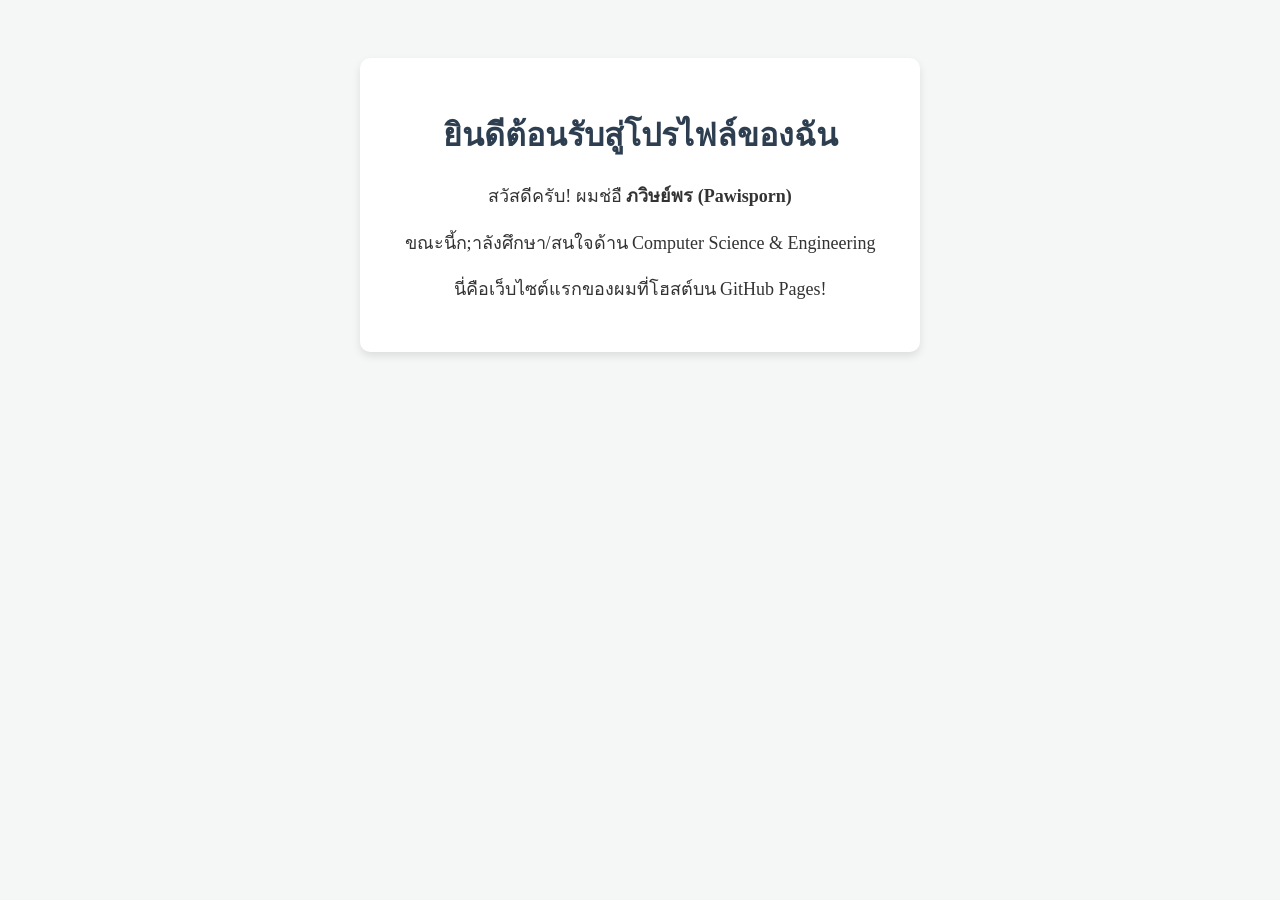
==== index.htm @ c068e122 "Update index.htm" ====
<!DOCTYPE html>
<html lang="th">
<head>
<meta charset="UTF-8">
<title>หน้าแนะน;าตัวของฉัน</title>
<style>
body {
background-color: #f4f7f6; color: #333;
text-align: center; padding: 50px;

}
.card {
background: white; border-radius: 10px;
box-shadow: 0 4px 8px rgba(0,0,0,0.1);
max-width: 500px; margin: 0 auto; padding: 30px;

}
h1 { color: #2c3e50; }
p { font-size: 18px; line-height: 1.6; }
</style>
</head>
<body>
<div class="card">
<h1>ยินดีต้อนรับสู่โปรไฟล์ของฉัน </h1>
<p>สวัสดีครับ! ผมช่อื <strong>ภวิษย์พร (Pawisporn)</strong></p>
<p>ขณะนี้ก;าลังศึกษา/สนใจด้าน Computer Science & Engineering</p>
<p>นี่คือเว็บไซต์แรกของผมที่โฮสต์บน GitHub Pages!</p>
</div>
</body>
</html>
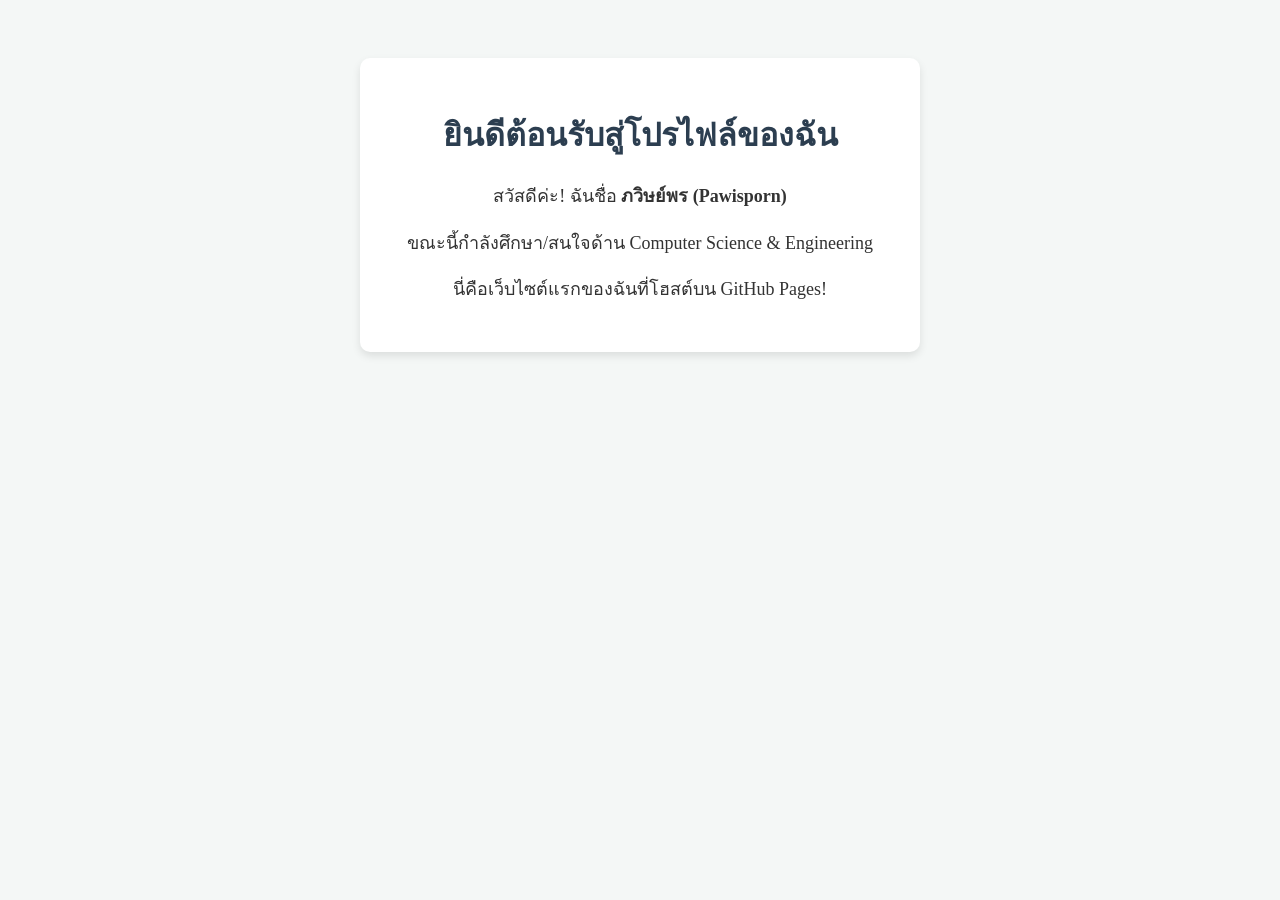
==== commit b6b183cf: "Update index.htm" ====
--- a/index.htm
+++ b/index.htm
@@ -2,7 +2,7 @@
 <html lang="th">
 <head>
 <meta charset="UTF-8">
-<title>หน้าแนะน;าตัวของฉัน</title>
+<title>หน้าแนะนำตัวของฉัน</title>
 <style>
 body {
 background-color: #f4f7f6; color: #333;
@@ -22,9 +22,9 @@
 <body>
 <div class="card">
 <h1>ยินดีต้อนรับสู่โปรไฟล์ของฉัน </h1>
-<p>สวัสดีครับ! ผมช่อื <strong>ภวิษย์พร (Pawisporn)</strong></p>
-<p>ขณะนี้ก;าลังศึกษา/สนใจด้าน Computer Science & Engineering</p>
-<p>นี่คือเว็บไซต์แรกของผมที่โฮสต์บน GitHub Pages!</p>
+<p>สวัสดีค่ะ! ฉันชื่อ <strong>ภวิษย์พร (Pawisporn)</strong></p>
+<p>ขณะนี้กำลังศึกษา/สนใจด้าน Computer Science & Engineering</p>
+<p>นี่คือเว็บไซต์แรกของฉันที่โฮสต์บน GitHub Pages!</p>
 </div>
 </body>
 </html>
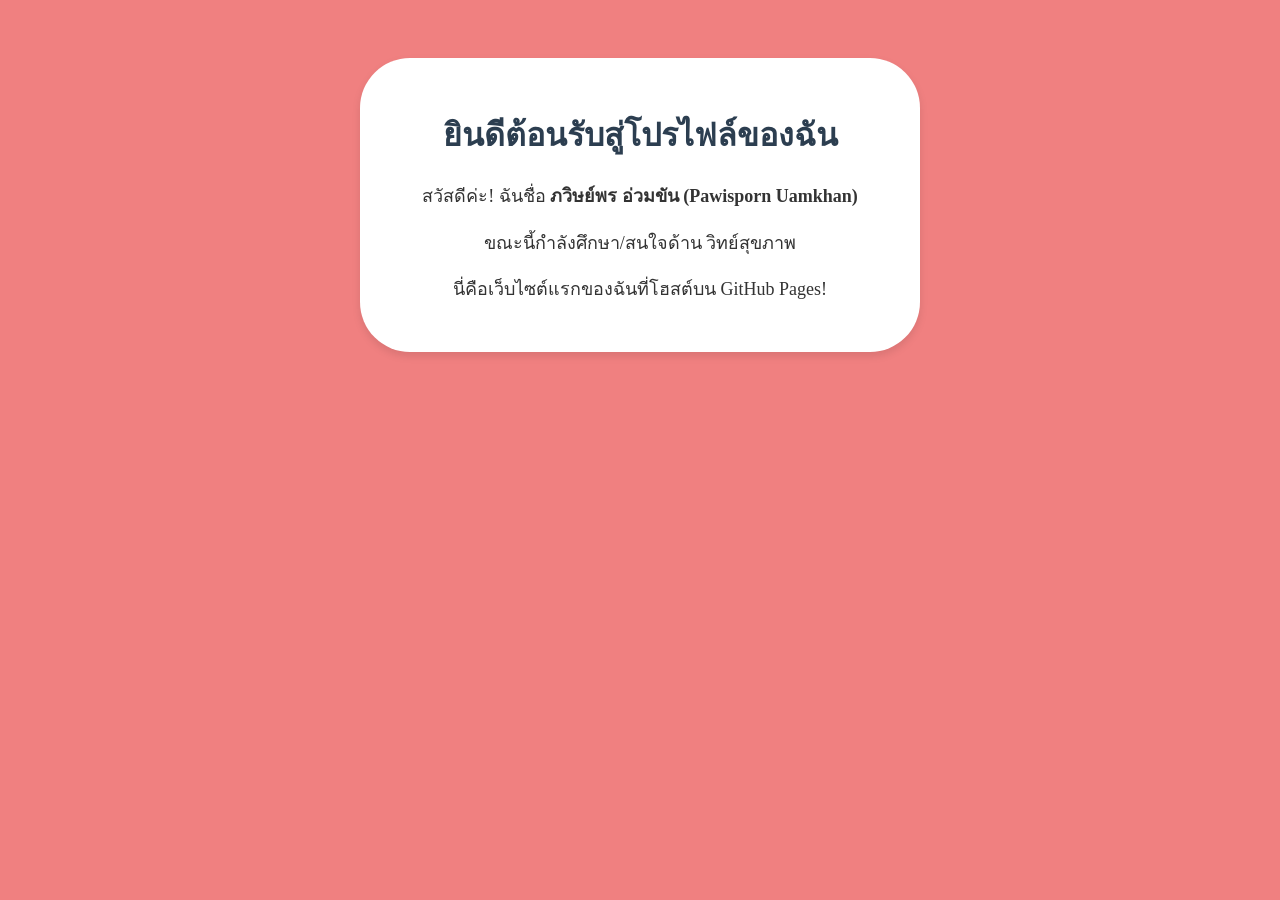
==== commit 4636ad59: "Update index.htm" ====
--- a/index.htm
+++ b/index.htm
@@ -5,12 +5,12 @@
 <title>หน้าแนะนำตัวของฉัน</title>
 <style>
 body {
-background-color: #f4f7f6; color: #333;
+background-color: #F08080; color: #333;
 text-align: center; padding: 50px;
 
 }
 .card {
-background: white; border-radius: 10px;
+background: white; border-radius: 50px;
 box-shadow: 0 4px 8px rgba(0,0,0,0.1);
 max-width: 500px; margin: 0 auto; padding: 30px;
 
@@ -22,8 +22,8 @@
 <body>
 <div class="card">
 <h1>ยินดีต้อนรับสู่โปรไฟล์ของฉัน </h1>
-<p>สวัสดีค่ะ! ฉันชื่อ <strong>ภวิษย์พร (Pawisporn)</strong></p>
-<p>ขณะนี้กำลังศึกษา/สนใจด้าน Computer Science & Engineering</p>
+<p>สวัสดีค่ะ! ฉันชื่อ <strong>ภวิษย์พร อ่วมขัน (Pawisporn Uamkhan)</strong></p>
+<p>ขณะนี้กำลังศึกษา/สนใจด้าน วิทย์สุขภาพ</p>
 <p>นี่คือเว็บไซต์แรกของฉันที่โฮสต์บน GitHub Pages!</p>
 </div>
 </body>
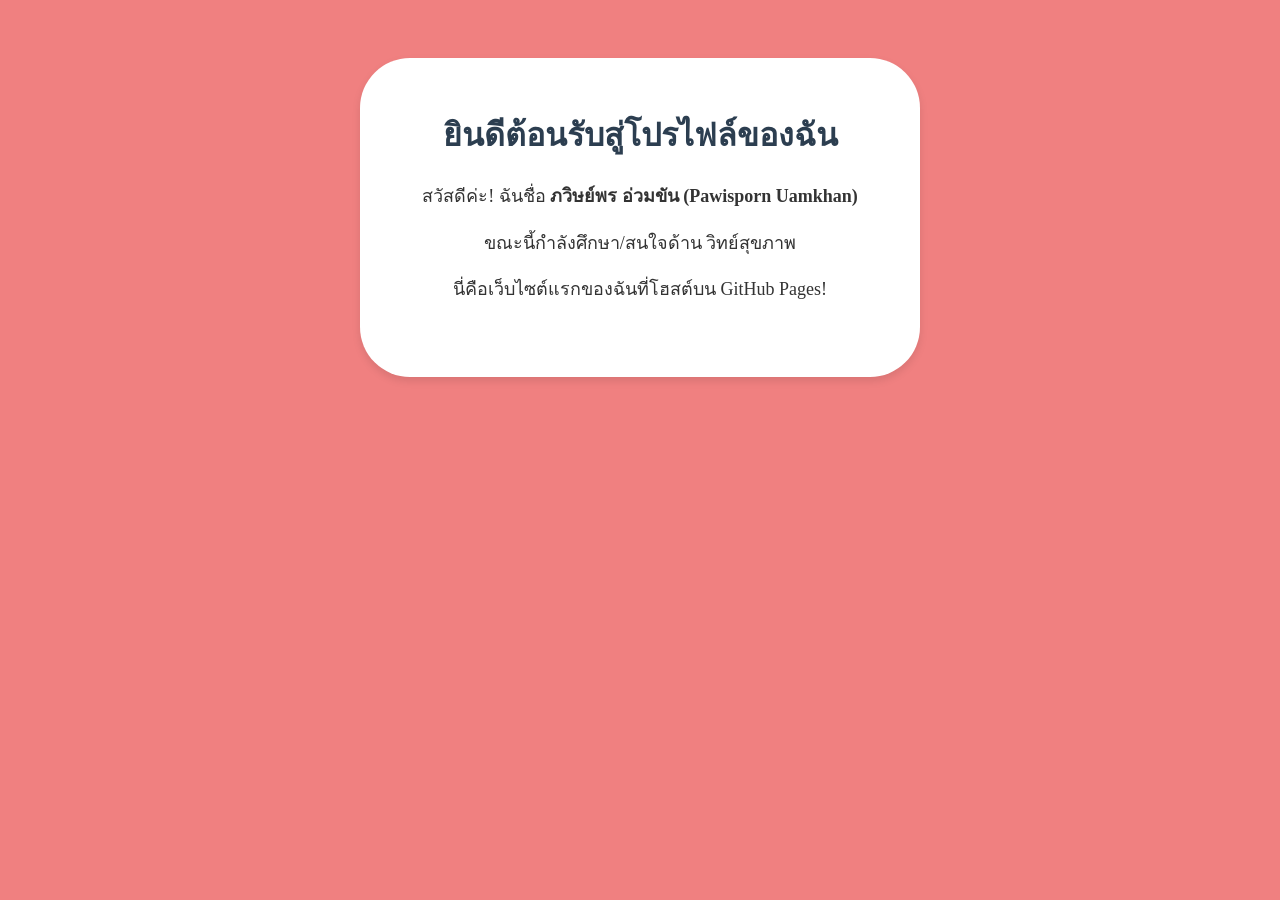
==== commit 50a09c8f: "Update index.htm" ====
--- a/index.htm
+++ b/index.htm
@@ -25,6 +25,7 @@
 <p>สวัสดีค่ะ! ฉันชื่อ <strong>ภวิษย์พร อ่วมขัน (Pawisporn Uamkhan)</strong></p>
 <p>ขณะนี้กำลังศึกษา/สนใจด้าน วิทย์สุขภาพ</p>
 <p>นี่คือเว็บไซต์แรกของฉันที่โฮสต์บน GitHub Pages!</p>
+  <a href="portfolio.html" style="display:#3498bd; color:white; padding:10px 20px; text-decoration:none;border-radius:5px; margin-top:15px;">ดูแฟ้มสะสมงานของฉัน<a/>
 </div>
 </body>
 </html>
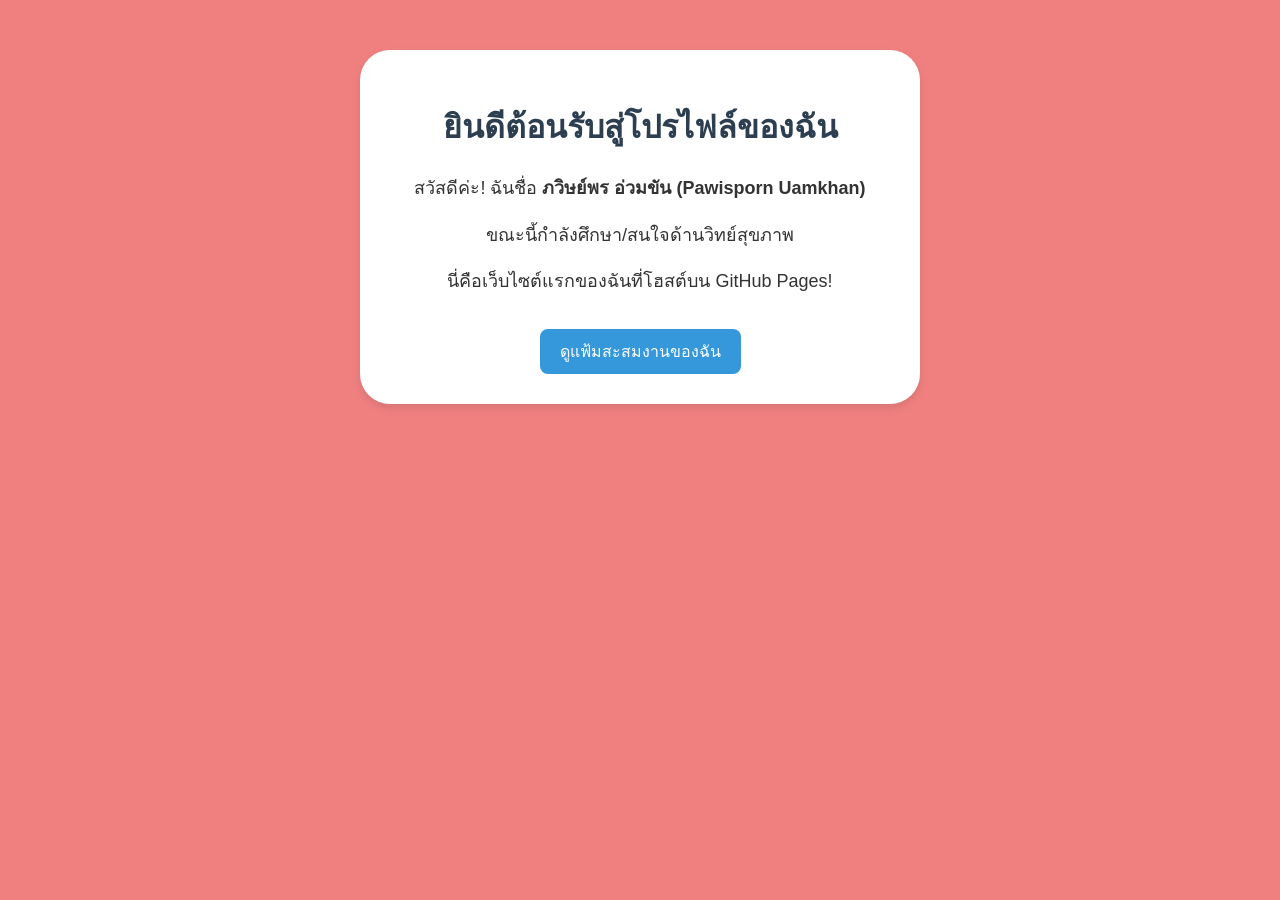
==== commit e1dd09a1: "Update index.htm" ====
--- a/index.htm
+++ b/index.htm
@@ -1,31 +1,61 @@
 <!DOCTYPE html>
 <html lang="th">
 <head>
-<meta charset="UTF-8">
-<title>หน้าแนะนำตัวของฉัน</title>
-<style>
-body {
-background-color: #F08080; color: #333;
-text-align: center; padding: 50px;
+  <meta charset="UTF-8">
+  <meta name="viewport" content="width=device-width, initial-scale=1.0">
+  <title>หน้าแนะนำตัวของฉัน</title>
 
-}
-.card {
-background: white; border-radius: 50px;
-box-shadow: 0 4px 8px rgba(0,0,0,0.1);
-max-width: 500px; margin: 0 auto; padding: 30px;
+  <style>
+    body {
+      background-color: #F08080;
+      color: #333;
+      text-align: center;
+      padding: 50px;
+      font-family: sans-serif;
+      margin: 0;
+    }
 
-}
-h1 { color: #2c3e50; }
-p { font-size: 18px; line-height: 1.6; }
-</style>
+    .card {
+      background: white;
+      border-radius: 30px;
+      box-shadow: 0 4px 8px rgba(0,0,0,0.1);
+      max-width: 500px;
+      margin: 0 auto;
+      padding: 30px;
+    }
+
+    h1 {
+      color: #2c3e50;
+    }
+
+    p {
+      font-size: 18px;
+      line-height: 1.6;
+    }
+
+    .btn {
+      display: inline-block;
+      background: #3498db;
+      color: white;
+      padding: 10px 20px;
+      text-decoration: none;
+      border-radius: 8px;
+      margin-top: 15px;
+    }
+
+    .btn:hover {
+      background: #2980b9;
+    }
+  </style>
 </head>
 <body>
-<div class="card">
-<h1>ยินดีต้อนรับสู่โปรไฟล์ของฉัน </h1>
-<p>สวัสดีค่ะ! ฉันชื่อ <strong>ภวิษย์พร อ่วมขัน (Pawisporn Uamkhan)</strong></p>
-<p>ขณะนี้กำลังศึกษา/สนใจด้าน วิทย์สุขภาพ</p>
-<p>นี่คือเว็บไซต์แรกของฉันที่โฮสต์บน GitHub Pages!</p>
-  <a href="portfolio.html" style="display:#3498bd; color:white; padding:10px 20px; text-decoration:none;border-radius:5px; margin-top:15px;">ดูแฟ้มสะสมงานของฉัน<a/>
-</div>
+  <div class="card">
+    <h1>ยินดีต้อนรับสู่โปรไฟล์ของฉัน</h1>
+    <p>สวัสดีค่ะ! ฉันชื่อ <strong>ภวิษย์พร อ่วมขัน (Pawisporn Uamkhan)</strong></p>
+    <p>ขณะนี้กำลังศึกษา/สนใจด้านวิทย์สุขภาพ</p>
+    <p>นี่คือเว็บไซต์แรกของฉันที่โฮสต์บน GitHub Pages!</p>
+
+    <a href="portfolio.html" class="btn">ดูแฟ้มสะสมงานของฉัน</a>
+  </div>
 </body>
 </html>
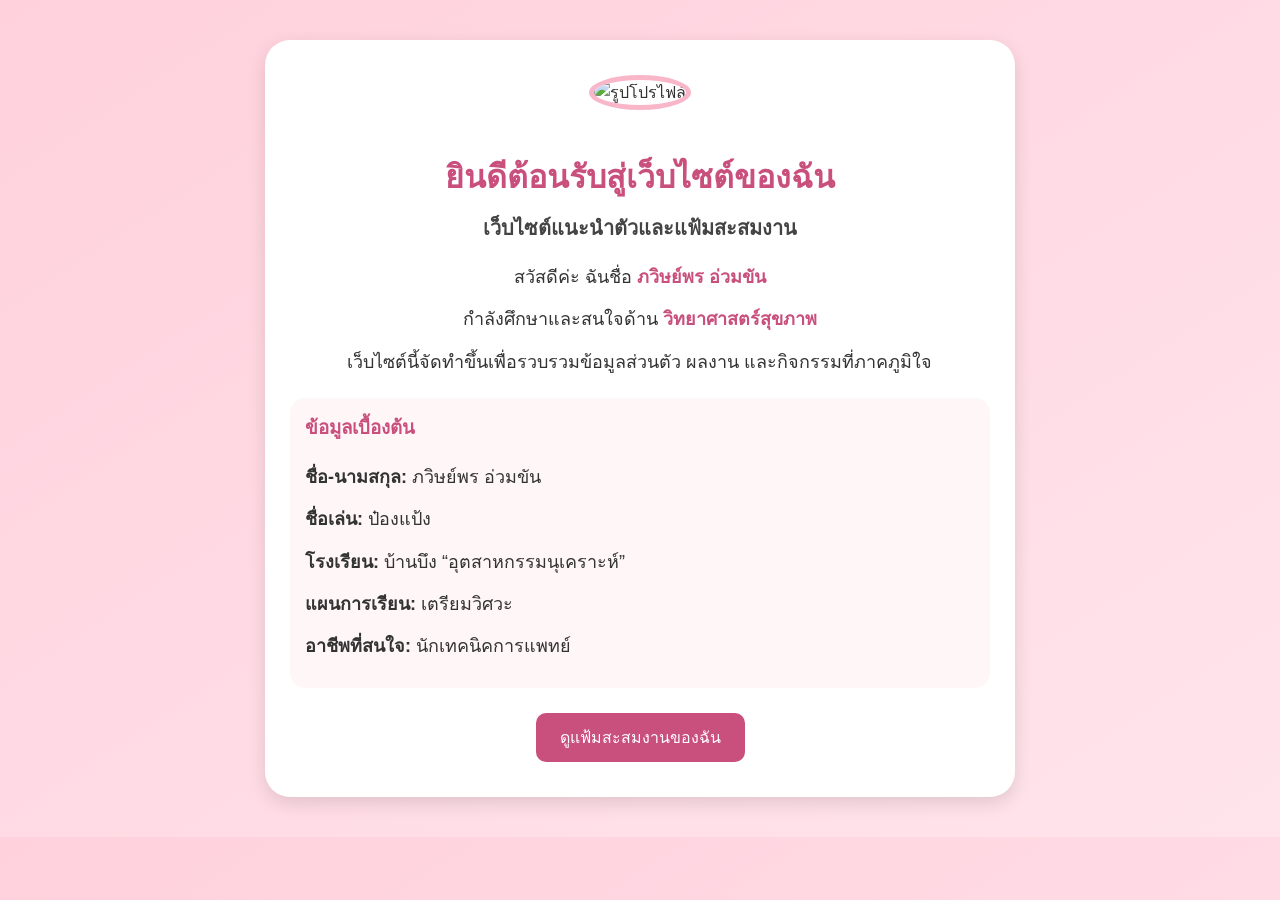
==== commit 56bb0392: "Update index.htm" ====
--- a/index.htm
+++ b/index.htm
@@ -7,53 +7,104 @@
 
   <style>
     body {
-      background-color: #F08080;
+      margin: 0;
+      font-family: "Tahoma", sans-serif;
+      background: linear-gradient(to bottom right, #ffd1dc, #ffe4ec);
       color: #333;
       text-align: center;
-      padding: 50px;
-      font-family: sans-serif;
-      margin: 0;
+      padding: 40px 20px;
     }
 
     .card {
       background: white;
-      border-radius: 30px;
-      box-shadow: 0 4px 8px rgba(0,0,0,0.1);
-      max-width: 500px;
+      border-radius: 25px;
+      box-shadow: 0 6px 18px rgba(0,0,0,0.12);
+      max-width: 700px;
       margin: 0 auto;
-      padding: 30px;
+      padding: 35px 25px;
+    }
+
+    .profile-img {
+      width: 160px;
+      height: 160px;
+      border-radius: 50%;
+      object-fit: cover;
+      border: 5px solid #f8b6c8;
+      margin-bottom: 20px;
     }
 
     h1 {
-      color: #2c3e50;
+      color: #c94f7c;
+      margin-bottom: 10px;
+    }
+
+    h2 {
+      color: #444;
+      margin-top: 0;
+      font-size: 20px;
     }
 
     p {
       font-size: 18px;
-      line-height: 1.6;
+      line-height: 1.8;
+      margin: 10px 0;
+    }
+
+    .highlight {
+      color: #c94f7c;
+      font-weight: bold;
     }
 
     .btn {
       display: inline-block;
-      background: #3498db;
+      margin-top: 25px;
+      background: #c94f7c;
       color: white;
-      padding: 10px 20px;
+      padding: 12px 24px;
+      border-radius: 10px;
       text-decoration: none;
-      border-radius: 8px;
-      margin-top: 15px;
+      font-size: 16px;
+      transition: 0.3s;
     }
 
     .btn:hover {
-      background: #2980b9;
+      background: #a83d65;
+    }
+
+    .info-box {
+      background: #fff6f8;
+      border-radius: 15px;
+      padding: 15px;
+      margin-top: 20px;
+      text-align: left;
+    }
+
+    .info-box h3 {
+      color: #c94f7c;
+      margin-top: 0;
     }
   </style>
 </head>
 <body>
   <div class="card">
-    <h1>ยินดีต้อนรับสู่โปรไฟล์ของฉัน</h1>
-    <p>สวัสดีค่ะ! ฉันชื่อ <strong>ภวิษย์พร อ่วมขัน (Pawisporn Uamkhan)</strong></p>
-    <p>ขณะนี้กำลังศึกษา/สนใจด้านวิทย์สุขภาพ</p>
-    <p>นี่คือเว็บไซต์แรกของฉันที่โฮสต์บน GitHub Pages!</p>
+
+    <img src="https://drive.google.com/uc?export=view&id=1munrsKoUshrL5N51GGNc0R1joeiSbit1" alt="รูปโปรไฟล์" class="profile-img">
+
+    <h1>ยินดีต้อนรับสู่เว็บไซต์ของฉัน</h1>
+    <h2>เว็บไซต์แนะนำตัวและแฟ้มสะสมงาน</h2>
+
+    <p>สวัสดีค่ะ ฉันชื่อ <span class="highlight">ภวิษย์พร อ่วมขัน</span></p>
+    <p>กำลังศึกษาและสนใจด้าน <span class="highlight">วิทยาศาสตร์สุขภาพ</span></p>
+    <p>เว็บไซต์นี้จัดทำขึ้นเพื่อรวบรวมข้อมูลส่วนตัว ผลงาน และกิจกรรมที่ภาคภูมิใจ</p>
+
+    <div class="info-box">
+      <h3>ข้อมูลเบื้องต้น</h3>
+      <p><strong>ชื่อ-นามสกุล:</strong> ภวิษย์พร อ่วมขัน</p>
+      <p><strong>ชื่อเล่น:</strong> ป๋องแป้ง</p>
+      <p><strong>โรงเรียน:</strong> บ้านบึง “อุตสาหกรรมนุเคราะห์”</p>
+      <p><strong>แผนการเรียน:</strong> เตรียมวิศวะ</p>
+      <p><strong>อาชีพที่สนใจ:</strong> นักเทคนิคการแพทย์</p>
+    </div>
 
     <a href="portfolio.html" class="btn">ดูแฟ้มสะสมงานของฉัน</a>
   </div>
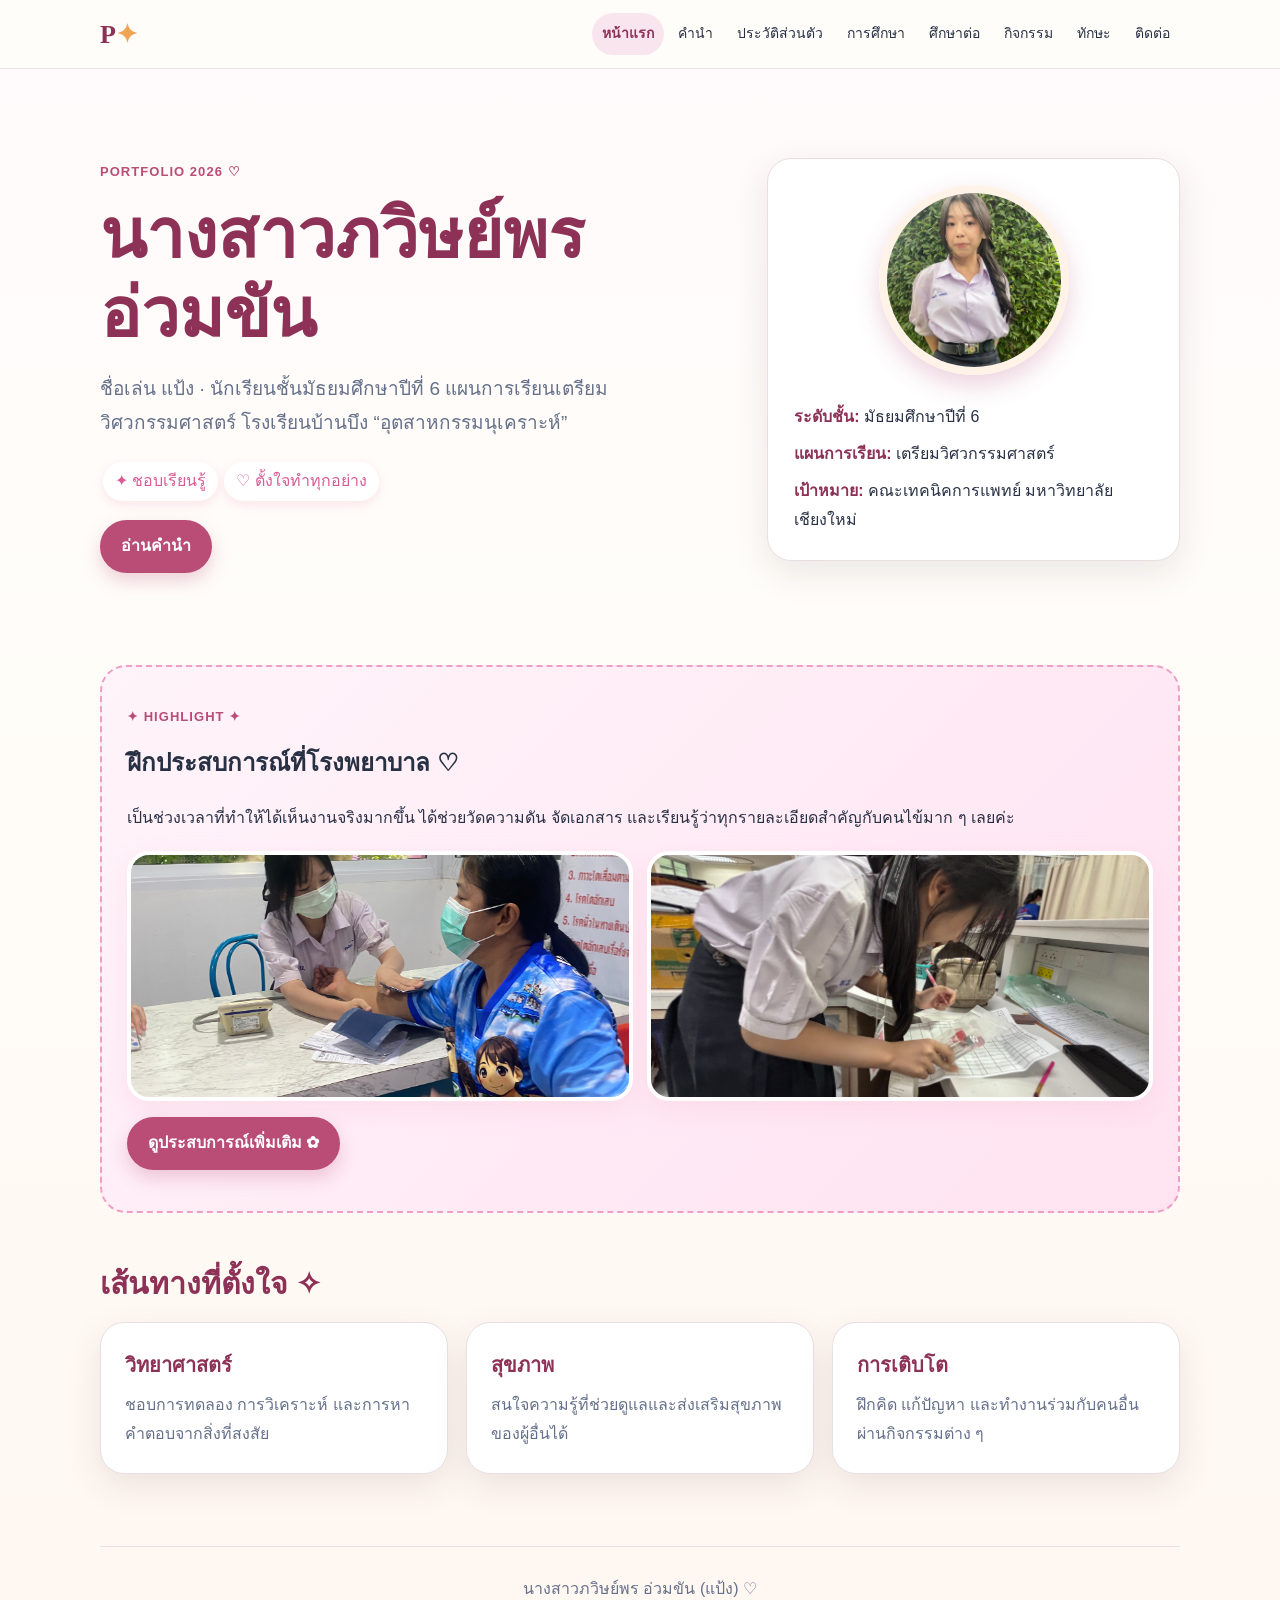
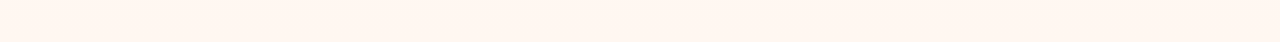
==== commit b74e007e: "อัปเดตหน้าแรกพร้อมรูปฝึกประสบการณ์" ====
--- a/index.htm
+++ b/index.htm
@@ -1,112 +1,2 @@
-<!DOCTYPE html>
-<html lang="th">
-<head>
-  <meta charset="UTF-8">
-  <meta name="viewport" content="width=device-width, initial-scale=1.0">
-  <title>หน้าแนะนำตัวของฉัน</title>
-
-  <style>
-    body {
-      margin: 0;
-      font-family: "Tahoma", sans-serif;
-      background: linear-gradient(to bottom right, #ffd1dc, #ffe4ec);
-      color: #333;
-      text-align: center;
-      padding: 40px 20px;
-    }
-
-    .card {
-      background: white;
-      border-radius: 25px;
-      box-shadow: 0 6px 18px rgba(0,0,0,0.12);
-      max-width: 700px;
-      margin: 0 auto;
-      padding: 35px 25px;
-    }
-
-    .profile-img {
-      width: 160px;
-      height: 160px;
-      border-radius: 50%;
-      object-fit: cover;
-      border: 5px solid #f8b6c8;
-      margin-bottom: 20px;
-    }
-
-    h1 {
-      color: #c94f7c;
-      margin-bottom: 10px;
-    }
-
-    h2 {
-      color: #444;
-      margin-top: 0;
-      font-size: 20px;
-    }
-
-    p {
-      font-size: 18px;
-      line-height: 1.8;
-      margin: 10px 0;
-    }
-
-    .highlight {
-      color: #c94f7c;
-      font-weight: bold;
-    }
-
-    .btn {
-      display: inline-block;
-      margin-top: 25px;
-      background: #c94f7c;
-      color: white;
-      padding: 12px 24px;
-      border-radius: 10px;
-      text-decoration: none;
-      font-size: 16px;
-      transition: 0.3s;
-    }
-
-    .btn:hover {
-      background: #a83d65;
-    }
-
-    .info-box {
-      background: #fff6f8;
-      border-radius: 15px;
-      padding: 15px;
-      margin-top: 20px;
-      text-align: left;
-    }
-
-    .info-box h3 {
-      color: #c94f7c;
-      margin-top: 0;
-    }
-  </style>
-</head>
-<body>
-  <div class="card">
-
-    <img src="https://drive.google.com/uc?export=view&id=1munrsKoUshrL5N51GGNc0R1joeiSbit1" alt="รูปโปรไฟล์" class="profile-img">
-
-    <h1>ยินดีต้อนรับสู่เว็บไซต์ของฉัน</h1>
-    <h2>เว็บไซต์แนะนำตัวและแฟ้มสะสมงาน</h2>
-
-    <p>สวัสดีค่ะ ฉันชื่อ <span class="highlight">ภวิษย์พร อ่วมขัน</span></p>
-    <p>กำลังศึกษาและสนใจด้าน <span class="highlight">วิทยาศาสตร์สุขภาพ</span></p>
-    <p>เว็บไซต์นี้จัดทำขึ้นเพื่อรวบรวมข้อมูลส่วนตัว ผลงาน และกิจกรรมที่ภาคภูมิใจ</p>
-
-    <div class="info-box">
-      <h3>ข้อมูลเบื้องต้น</h3>
-      <p><strong>ชื่อ-นามสกุล:</strong> ภวิษย์พร อ่วมขัน</p>
-      <p><strong>ชื่อเล่น:</strong> ป๋องแป้ง</p>
-      <p><strong>โรงเรียน:</strong> บ้านบึง “อุตสาหกรรมนุเคราะห์”</p>
-      <p><strong>แผนการเรียน:</strong> เตรียมวิศวะ</p>
-      <p><strong>อาชีพที่สนใจ:</strong> นักเทคนิคการแพทย์</p>
-    </div>
-
-    <a href="portfolio.html" class="btn">ดูแฟ้มสะสมงานของฉัน</a>
-  </div>
-</body>
-</html>
+<!doctype html>
+<html lang="th"><head><meta charset="utf-8"><meta name="viewport" content="width=device-width,initial-scale=1"><title>ภวิษย์พร อ่วมขัน | Portfolio</title><link rel="stylesheet" href="styles.css"><style>.hero-photos{display:grid;grid-template-columns:1fr 1fr;gap:14px;margin-top:18px}.hero-photos img{width:100%;height:250px;object-fit:cover;border-radius:22px;border:4px solid #fff;box-shadow:0 10px 24px #f3b7d044}.feature{margin:28px 0;padding:25px;border-radius:26px;background:linear-gradient(135deg,#fff4fa,#ffe3f0);border:2px dashed #ef9ec5}.feature h2{margin-top:0}.sticker{display:inline-block;background:#fff;border-radius:999px;padding:5px 12px;margin:3px;color:#d85b95;box-shadow:0 4px 12px #f3b7d055}@media(max-width:650px){.hero-photos{grid-template-columns:1fr}.hero-photos img{height:230px}}</style></head><body><header class="site-header"><nav class="nav container"><a class="brand" href="index.html">P<span>✦</span></a><div class="nav-links"><a class="active" href="index.html">หน้าแรก</a><a href="foreword.html">คำนำ</a><a href="about.html">ประวัติส่วนตัว</a><a href="portfolio.html">การศึกษา</a><a href="experience.html">ศึกษาต่อ</a><a href="activity.html">กิจกรรม</a><a href="skills.html">ทักษะ</a><a href="contact.html">ติดต่อ</a></div></nav></header><main class="container"><section class="hero"><div><p class="eyebrow">PORTFOLIO 2026 ♡</p><h1>นางสาวภวิษย์พร<br>อ่วมขัน</h1><p class="lead">ชื่อเล่น แป้ง · นักเรียนชั้นมัธยมศึกษาปีที่ 6 แผนการเรียนเตรียมวิศวกรรมศาสตร์ โรงเรียนบ้านบึง “อุตสาหกรรมนุเคราะห์”</p><p><span class="sticker">✦ ชอบเรียนรู้</span><span class="sticker">♡ ตั้งใจทำทุกอย่าง</span></p><a class="btn" href="foreword.html">อ่านคำนำ</a></div><aside class="hero-card"><img class="profile-photo" src="IMG_5311.jpeg" alt="นางสาวภวิษย์พร อ่วมขัน"><div class="fact-list"><div><span>ระดับชั้น:</span> มัธยมศึกษาปีที่ 6</div><div><span>แผนการเรียน:</span> เตรียมวิศวกรรมศาสตร์</div><div><span>เป้าหมาย:</span> คณะเทคนิคการแพทย์ มหาวิทยาลัยเชียงใหม่</div></div></aside></section><section class="feature"><p class="eyebrow">✦ HIGHLIGHT ✦</p><h2>ฝึกประสบการณ์ที่โรงพยาบาล ♡</h2><p>เป็นช่วงเวลาที่ทำให้ได้เห็นงานจริงมากขึ้น ได้ช่วยวัดความดัน จัดเอกสาร และเรียนรู้ว่าทุกรายละเอียดสำคัญกับคนไข้มาก ๆ เลยค่ะ</p><div class="hero-photos"><img src="image-2.jpg" alt="ฝึกวัดความดันที่โรงพยาบาล"><img src="image-3.jpg" alt="ฝึกงานเอกสารที่โรงพยาบาล"></div><p><a class="btn" href="experience.html">ดูประสบการณ์เพิ่มเติม ✿</a></p></section><section class="section"><h2>เส้นทางที่ตั้งใจ ✧</h2><div class="grid"><article class="card"><h3>วิทยาศาสตร์</h3><p>ชอบการทดลอง การวิเคราะห์ และการหาคำตอบจากสิ่งที่สงสัย</p></article><article class="card"><h3>สุขภาพ</h3><p>สนใจความรู้ที่ช่วยดูแลและส่งเสริมสุขภาพของผู้อื่นได้</p></article><article class="card"><h3>การเติบโต</h3><p>ฝึกคิด แก้ปัญหา และทำงานร่วมกับคนอื่นผ่านกิจกรรมต่าง ๆ</p></article></div></section></main><footer class="footer container">นางสาวภวิษย์พร อ่วมขัน (แป้ง) ♡</footer></body></html>
--- a/styles.css
+++ b/styles.css
@@ -0,0 +1 @@
+:root{--ink:#283044;--muted:#65708a;--paper:#fffdf9;--surface:#fff;--rose:#b94d76;--rose-dark:#8d3156;--peach:#fff0e8;--line:#eadfe2;--shadow:0 12px 35px rgba(71,36,52,.10)}*{box-sizing:border-box}html{scroll-behavior:smooth}body{margin:0;background:linear-gradient(180deg,#fff9fb 0,#fffdf9 35%,#fff7f1 100%);color:var(--ink);font:16px/1.8 "Noto Sans Thai",Tahoma,sans-serif}.container{width:min(1080px,calc(100% - 40px));margin:auto}.site-header{position:sticky;top:0;z-index:10;background:rgba(255,253,249,.9);backdrop-filter:blur(12px);border-bottom:1px solid var(--line)}.nav{min-height:68px;display:flex;align-items:center;justify-content:space-between;gap:16px}.brand{font:800 26px Georgia,serif;color:var(--rose-dark);text-decoration:none}.brand span{color:#f0a454}.nav-links{display:flex;gap:4px;overflow-x:auto}.nav-links a{white-space:nowrap;padding:8px 10px;color:var(--ink);text-decoration:none;font-size:14px;border-radius:999px}.nav-links a:hover,.nav-links a.active{background:#f9e5ed;color:var(--rose-dark);font-weight:700}.hero{padding:78px 0 64px;display:grid;grid-template-columns:1.2fr .8fr;gap:48px;align-items:center}.eyebrow{color:var(--rose);font-weight:800;letter-spacing:.08em;font-size:13px}.hero h1,.page-title{font:800 clamp(38px,6vw,68px)/1.15 Georgia,"Noto Sans Thai",serif;margin:8px 0 18px;color:var(--rose-dark)}.lead{font-size:19px;color:var(--muted);max-width:620px}.hero-card,.card{background:var(--surface);border:1px solid var(--line);border-radius:24px;box-shadow:var(--shadow)}.hero-card{padding:26px;text-align:center}.profile-photo{width:190px;height:190px;object-fit:cover;border-radius:50%;border:8px solid #fff3e8;box-shadow:0 10px 24px #b94d7640}.fact-list{margin:18px 0 0;text-align:left;display:grid;gap:8px}.fact-list span{color:var(--rose-dark);font-weight:700}.btn{display:inline-block;background:var(--rose);color:white;text-decoration:none;border-radius:999px;padding:12px 21px;font-weight:700;box-shadow:0 8px 18px #b94d7640}.btn:hover{background:var(--rose-dark)}.section{padding:24px 0 72px}.section h2{font:800 30px/1.25 Georgia,"Noto Sans Thai",serif;color:var(--rose-dark);margin:0 0 20px}.grid{display:grid;grid-template-columns:repeat(3,1fr);gap:18px}.card{padding:24px}.card h3{margin:0 0 8px;color:var(--rose-dark);font-size:20px}.card p{margin:0;color:var(--muted)}.page-hero{padding:64px 0 30px}.page-title{font-size:clamp(34px,5vw,54px)}.page-intro{font-size:18px;color:var(--muted);max-width:780px}.prose{background:var(--surface);border:1px solid var(--line);box-shadow:var(--shadow);border-radius:24px;padding:clamp(24px,5vw,50px);margin:20px 0 72px}.prose p{margin:0 0 20px}.prose p:last-child{margin-bottom:0}.timeline{display:grid;gap:14px;margin:20px 0 72px}.timeline article{background:var(--surface);border:1px solid var(--line);border-left:5px solid var(--rose);border-radius:16px;padding:20px 22px}.timeline h3{margin:0 0 5px;color:var(--rose-dark)}.two-col{display:grid;grid-template-columns:1fr 1fr;gap:20px;margin:20px 0 72px}.highlight{background:var(--peach);border-radius:20px;padding:26px}.footer{padding:28px 0 38px;text-align:center;color:var(--muted);border-top:1px solid var(--line)}@media(max-width:760px){.nav{align-items:flex-start;padding:12px 0;flex-direction:column}.nav-links{width:100%}.hero{grid-template-columns:1fr;padding:48px 0}.hero-card{max-width:360px}.grid,.two-col{grid-template-columns:1fr}.container{width:min(100% - 28px,1080px)}}
